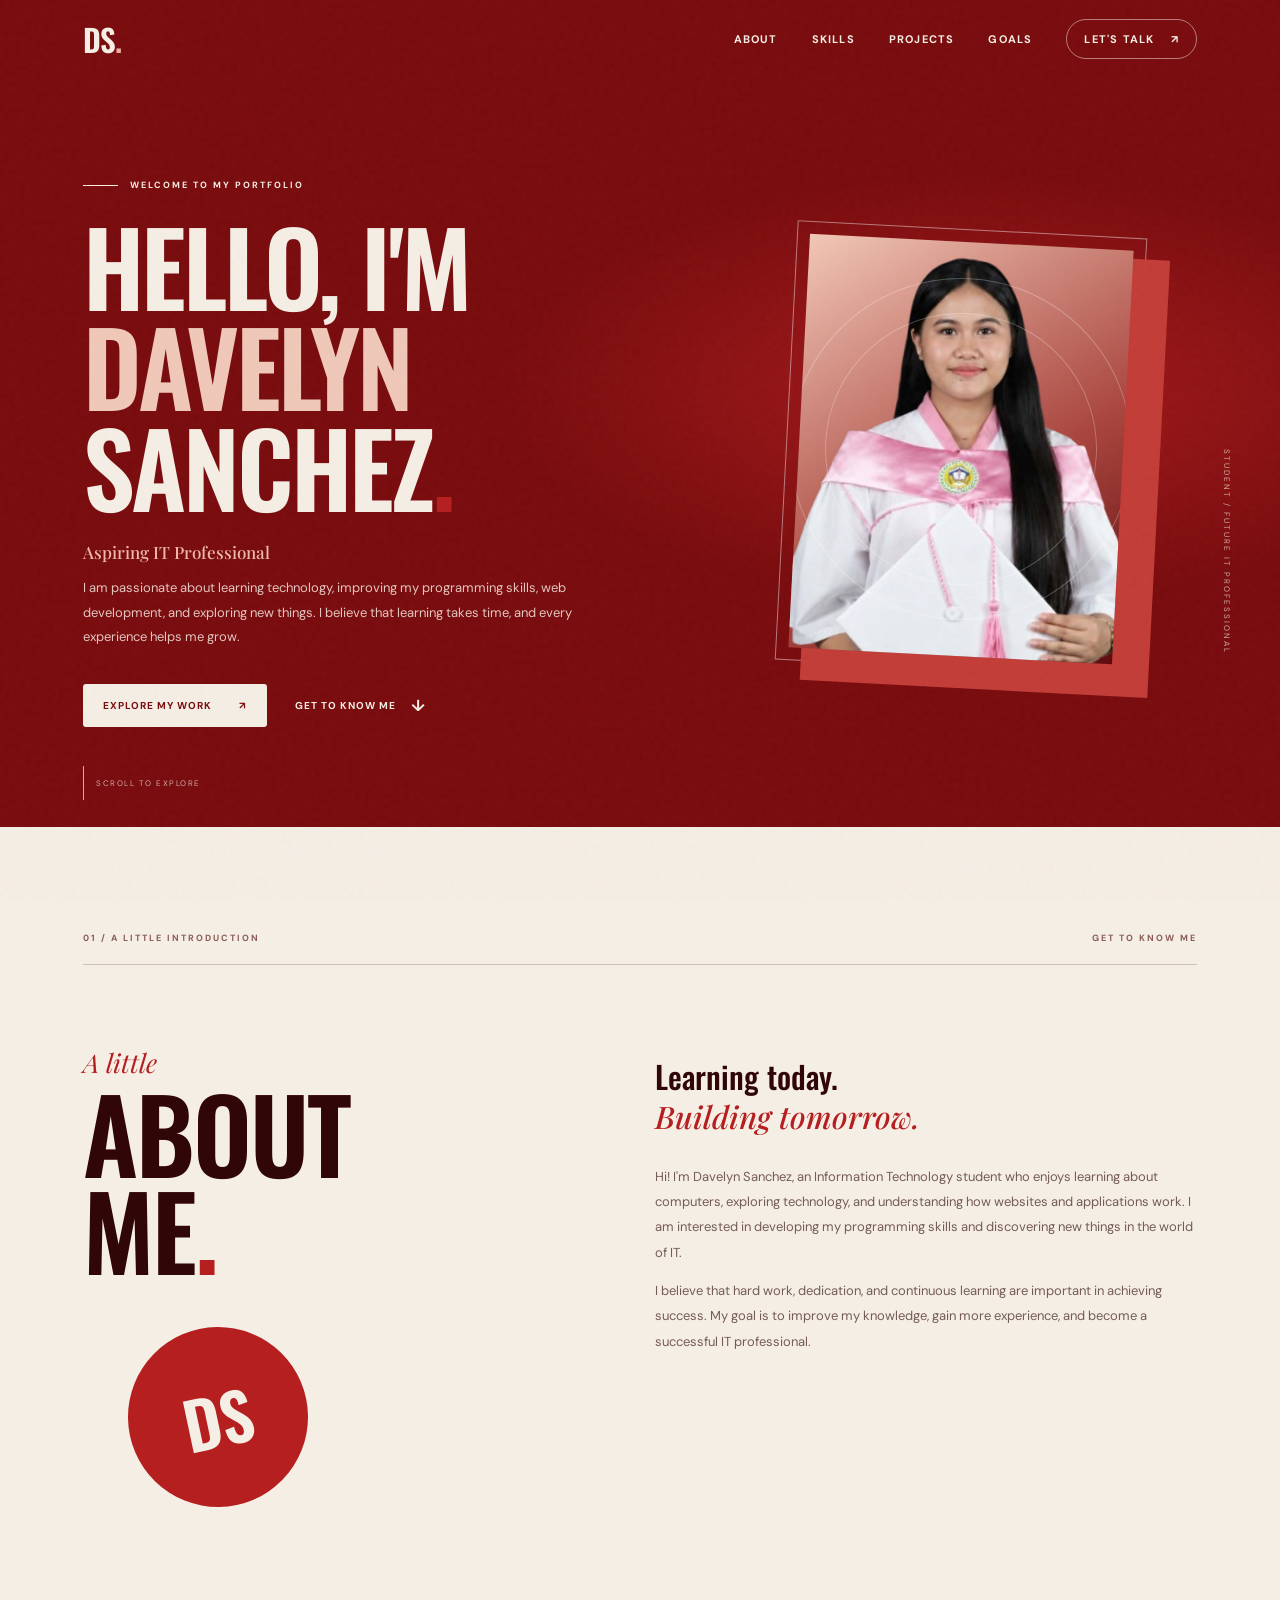
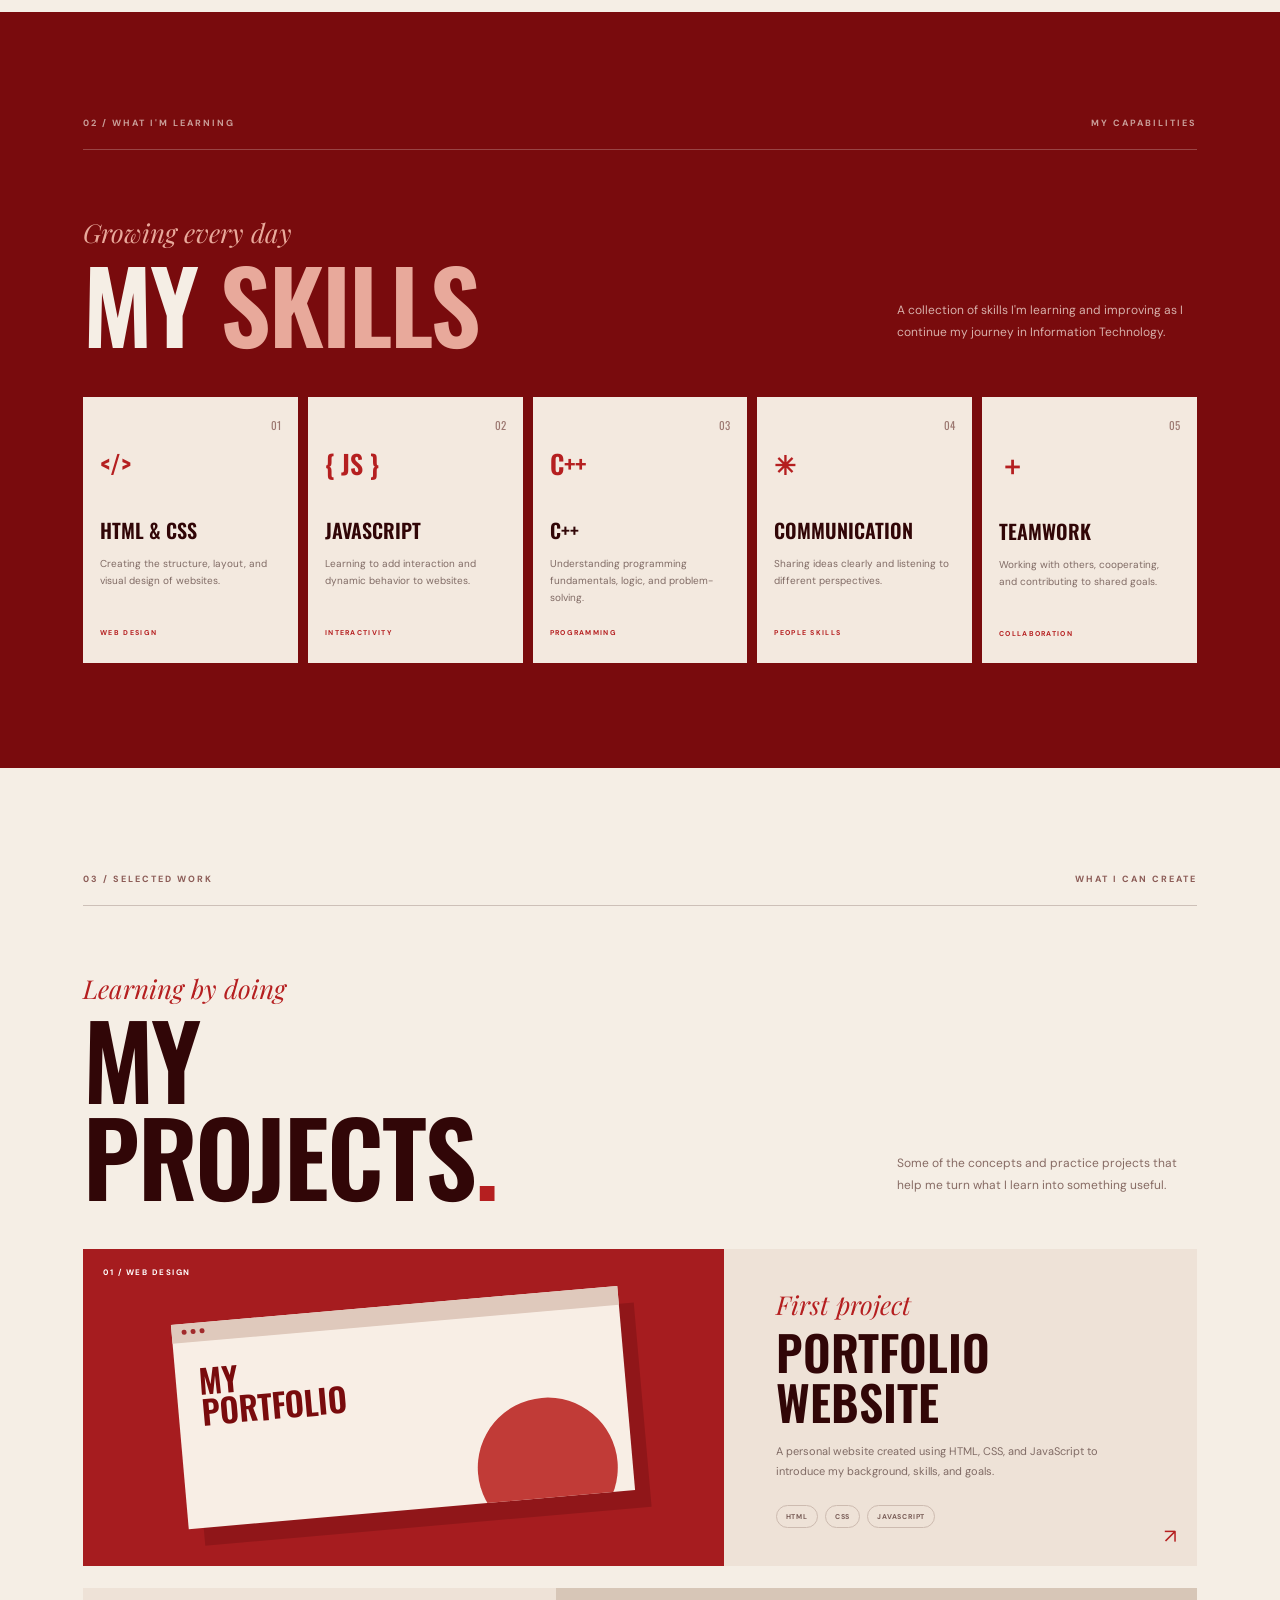
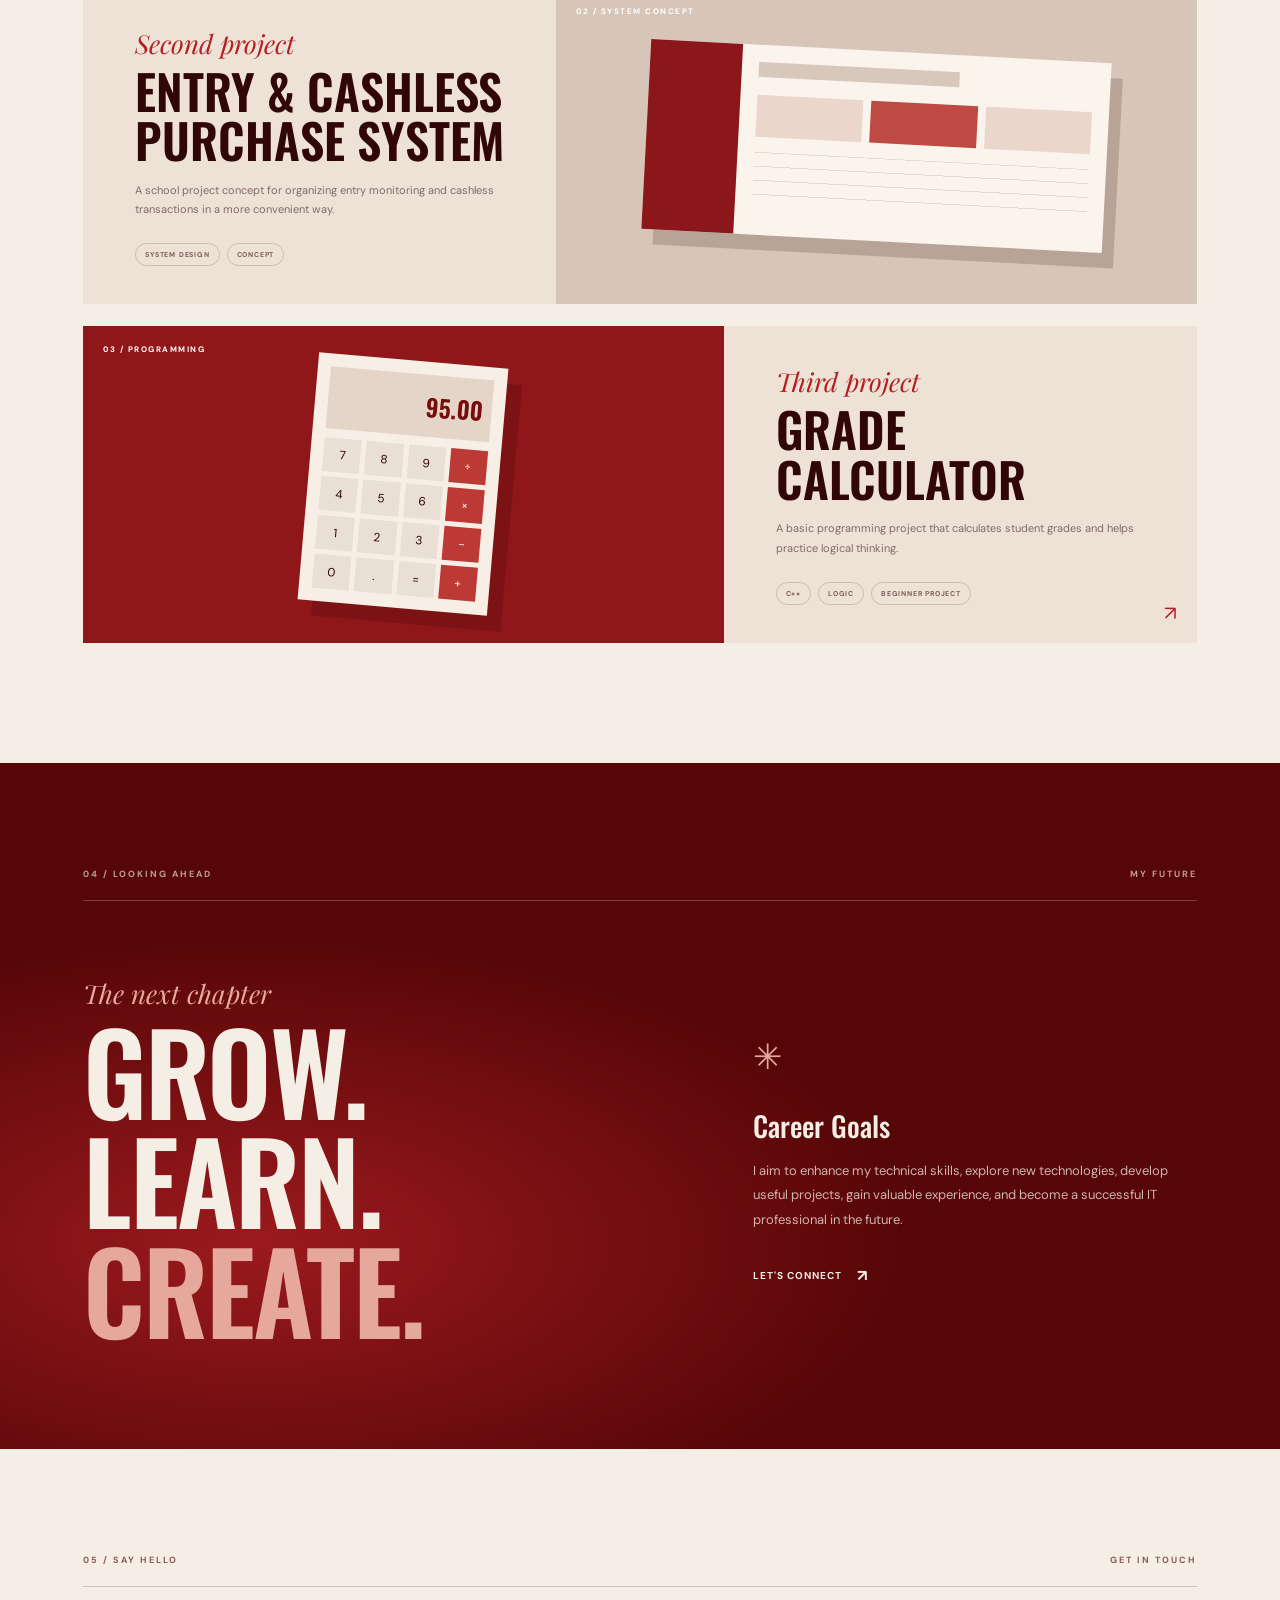
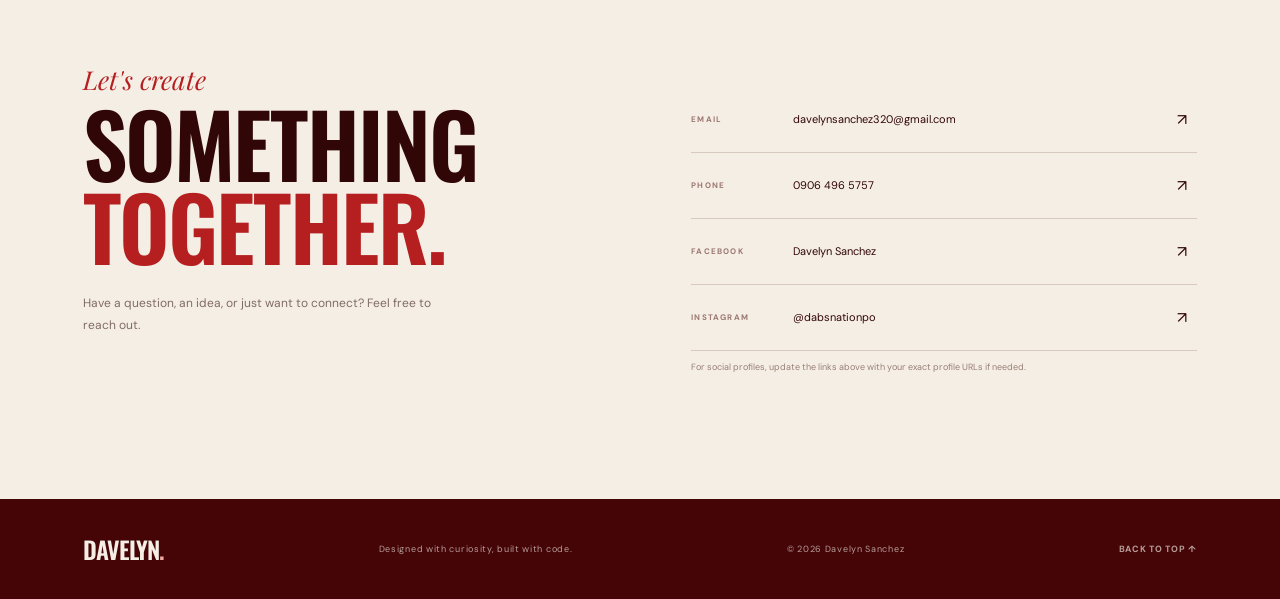
==== index (3).html @ fb13f4ad "Add files via upload" ====
<!DOCTYPE html>
<html lang="en">
<head>
    <meta charset="UTF-8">
    <meta name="viewport" content="width=device-width, initial-scale=1.0">
    <meta name="description" content="Davelyn Sanchez — aspiring IT professional and student portfolio.">
    <title>Davelyn Sanchez | Portfolio</title>
    <link rel="preconnect" href="https://fonts.googleapis.com">
    <link rel="preconnect" href="https://fonts.gstatic.com" crossorigin>
    <link href="https://fonts.googleapis.com/css2?family=DM+Sans:wght@400;500;600;700&family=Oswald:wght@400;500;600;700&family=Playfair+Display:ital,wght@1,500;1,600&display=swap" rel="stylesheet">
    <link rel="stylesheet" href="style.css">
    <script src="script.js" defer></script>
</head>
<body>
    <div class="page-noise" aria-hidden="true"></div>

    <header class="site-header">
        <a class="brand" href="#home" aria-label="Davelyn Sanchez home">DS<span>.</span></a>
        <button class="menu-toggle" aria-label="Open navigation" aria-expanded="false">
            <span></span><span></span>
        </button>
        <nav class="nav-links" aria-label="Main navigation">
            <a href="#about">About</a>
            <a href="#skills">Skills</a>
            <a href="#projects">Projects</a>
            <a href="#goals">Goals</a>
            <a class="nav-contact" href="#contact">Let's Talk <span>↗</span></a>
        </nav>
    </header>

    <main>
        <section class="hero section-shell" id="home">
            <div class="hero-copy reveal">
                <p class="eyebrow light-eyebrow"><span class="eyebrow-line"></span> Welcome to my portfolio</p>
                <h1>Hello, I'm<br><span>Davelyn</span> Sanchez<span class="period">.</span></h1>
                <p class="hero-role">Aspiring IT Professional</p>
                <p class="hero-description">I am passionate about learning technology, improving my programming skills, web development, and exploring new things. I believe that learning takes time, and every experience helps me grow.</p>
                <div class="hero-actions">
                    <a class="button button-cream" href="#projects">Explore my work <span>↗</span></a>
                    <a class="text-link light-link" href="#about">Get to know me <span>↓</span></a>
                </div>
            </div>

            <div class="hero-art reveal">
                <div class="portrait-frame">
                    <div class="portrait-glow"></div>
                <div class="portrait-placeholder">
                    <img src="./pic.png"
                    alt="Portrait of Davelyn Sanchez"
                    class="profile-photo">
                </div>
                </div>
                <span class="hero-side-note">STUDENT / FUTURE IT PROFESSIONAL</span>

            </div>
            <a class="scroll-cue" href="#about"><span></span> Scroll to explore</a>
        </section>

        <section class="about section-shell section-light" id="about">
            <div class="section-topline reveal"><span>01 / A LITTLE INTRODUCTION</span><span>GET TO KNOW ME</span></div>
            <div class="about-grid">
                <div class="about-heading reveal">
                    <p class="script-label">A little</p>
                    <h2>ABOUT<br>ME<span>.</span></h2>
                    <div class="about-shape">DS</div>
                </div>
                <div class="about-copy reveal">
                    <p class="large-copy">Learning today.<br><em>Building tomorrow.</em></p>
                    <p>Hi! I'm Davelyn Sanchez, an Information Technology student who enjoys learning about computers, exploring technology, and understanding how websites and applications work. I am interested in developing my programming skills and discovering new things in the world of IT.</p>
                    <p>I believe that hard work, dedication, and continuous learning are important in achieving success. My goal is to improve my knowledge, gain more experience, and become a successful IT professional.</p>
                </div>
            </div>
        </section>

        <section class="skills section-shell" id="skills">
            <div class="section-topline light-topline reveal"><span>02 / WHAT I'M LEARNING</span><span>MY CAPABILITIES</span></div>
            <div class="section-heading-row reveal">
                <div><p class="script-label light-script">Growing every day</p><h2>MY <span>SKILLS</span></h2></div>
                <p class="heading-note">A collection of skills I'm learning and improving as I continue my journey in Information Technology.</p>
            </div>
            <div class="skills-grid">
                <article class="skill-card reveal"><span class="skill-index">01</span><span class="skill-symbol">&lt;/&gt;</span><h3>HTML & CSS</h3><p>Creating the structure, layout, and visual design of websites.</p><span class="skill-tag">WEB DESIGN</span></article>
                <article class="skill-card reveal"><span class="skill-index">02</span><span class="skill-symbol">{ JS }</span><h3>JavaScript</h3><p>Learning to add interaction and dynamic behavior to websites.</p><span class="skill-tag">INTERACTIVITY</span></article>
                <article class="skill-card reveal"><span class="skill-index">03</span><span class="skill-symbol">C++</span><h3>C++</h3><p>Understanding programming fundamentals, logic, and problem-solving.</p><span class="skill-tag">PROGRAMMING</span></article>
                <article class="skill-card reveal"><span class="skill-index">04</span><span class="skill-symbol">✳</span><h3>Communication</h3><p>Sharing ideas clearly and listening to different perspectives.</p><span class="skill-tag">PEOPLE SKILLS</span></article>
                <article class="skill-card reveal"><span class="skill-index">05</span><span class="skill-symbol">＋</span><h3>Teamwork</h3><p>Working with others, cooperating, and contributing to shared goals.</p><span class="skill-tag">COLLABORATION</span></article>
            </div>
        </section>

        <section class="projects section-shell section-light" id="projects">
            <div class="section-topline reveal"><span>03 / SELECTED WORK</span><span>WHAT I CAN CREATE</span></div>
            <div class="section-heading-row reveal">
                <div><p class="script-label">Learning by doing</p><h2>MY<br>PROJECTS<span>.</span></h2></div>
                <p class="heading-note">Some of the concepts and practice projects that help me turn what I learn into something useful.</p>
            </div>
            <div class="project-list">
                <article class="project-card reveal">
                    <div class="project-visual visual-one"><span class="visual-label">01 / WEB DESIGN</span><div class="browser-mock"><div class="browser-bar"><i></i><i></i><i></i></div><div class="browser-content"><span>MY<br>PORTFOLIO</span><div class="browser-circle"></div></div></div></div>
                    <div class="project-info"><p class="script-label">First project</p><h3>Portfolio<br>Website</h3><p>A personal website created using HTML, CSS, and JavaScript to introduce my background, skills, and goals.</p><div class="project-tags"><span>HTML</span><span>CSS</span><span>JAVASCRIPT</span></div></div>
                    <span class="project-arrow">↗</span>
                </article>
                <article class="project-card reverse reveal">
                    <div class="project-visual visual-two"><span class="visual-label">02 / SYSTEM CONCEPT</span><div class="system-mock"><div class="system-sidebar"></div><div class="system-main"><div class="system-top"></div><div class="system-boxes"><i></i><i></i><i></i></div><div class="system-table"></div></div></div></div>
                    <div class="project-info"><p class="script-label">Second project</p><h3>Entry & Cashless<br>Purchase System</h3><p>A school project concept for organizing entry monitoring and cashless transactions in a more convenient way.</p><div class="project-tags"><span>SYSTEM DESIGN</span><span>CONCEPT</span></div></div>
                    <span class="project-arrow">↗</span>
                </article>
                <article class="project-card reveal">
                    <div class="project-visual visual-three"><span class="visual-label">03 / PROGRAMMING</span><div class="calculator"><div class="calc-screen">95.00</div><div class="calc-grid"><i>7</i><i>8</i><i>9</i><i>÷</i><i>4</i><i>5</i><i>6</i><i>×</i><i>1</i><i>2</i><i>3</i><i>−</i><i>0</i><i>.</i><i>=</i><i>+</i></div></div></div>
                    <div class="project-info"><p class="script-label">Third project</p><h3>Grade<br>Calculator</h3><p>A basic programming project that calculates student grades and helps practice logical thinking.</p><div class="project-tags"><span>C++</span><span>LOGIC</span><span>BEGINNER PROJECT</span></div></div>
                    <span class="project-arrow">↗</span>
                </article>
            </div>
            
        </section>

        <section class="goals section-shell" id="goals">
            <div class="section-topline light-topline reveal"><span>04 / LOOKING AHEAD</span><span>MY FUTURE</span></div>
            <div class="goals-grid">
                <div class="goals-title reveal"><p class="script-label light-script">The next chapter</p><h2>GROW.<br>LEARN.<br><span>CREATE.</span></h2></div>
                <div class="goals-copy reveal"><span class="goal-star">✳</span><h3>Career Goals</h3><p>I aim to enhance my technical skills, explore new technologies, develop useful projects, gain valuable experience, and become a successful IT professional in the future.</p><a href="#contact" class="text-link light-link">Let's connect <span>↗</span></a></div>
            </div>
        </section>

        <section class="contact section-shell section-light" id="contact">
            <div class="section-topline reveal"><span>05 / SAY HELLO</span><span>GET IN TOUCH</span></div>
            <div class="contact-grid">
                <div class="contact-heading reveal"><p class="script-label">Let's create</p><h2>SOMETHING<br><span>TOGETHER.</span></h2><p>Have a question, an idea, or just want to connect? Feel free to reach out.</p></div>
                <div class="contact-details reveal">
                    <a href="mailto:davelynsanchez320@gmail.com" class="contact-row"><span class="contact-label">EMAIL</span><span>davelynsanchez320@gmail.com</span><b>↗</b></a>
                    <a href="tel:09064956757" class="contact-row"><span class="contact-label">PHONE</span><span>0906 496 5757</span><b>↗</b></a>
                    <a href="https://www.facebook.com/" target="_blank" rel="noopener noreferrer" class="contact-row"><span class="contact-label">FACEBOOK</span><span>Davelyn Sanchez</span><b>↗</b></a>
                    <a href="https://www.instagram.com/dabsnationpo/" target="_blank" rel="noopener noreferrer" class="contact-row"><span class="contact-label">INSTAGRAM</span><span>@dabsnationpo</span><b>↗</b></a>
                    <p class="contact-note">For social profiles, update the links above with your exact profile URLs if needed.</p>
                </div>
            </div>
        </section>
    </main>

    <footer class="site-footer">
        <a class="footer-brand" href="#home">DAVELYN<span>.</span></a>
        <p>Designed with curiosity, built with code.</p>
        <span>© <span id="year"></span> Davelyn Sanchez</span>
        <a href="#home" class="back-top">BACK TO TOP ↑</a>
    </footer>
</body>
</html>
---- style.css ----
:root {
    --red: #790b0d;
    --red-dark: #570608;
    --red-bright: #b51f20;
    --cream: #f5eee5;
    --cream-deep: #e9ded2;
    --ink: #310607;
    --muted: #8d6d67;
    --display: "Oswald", sans-serif;
    --body: "DM Sans", sans-serif;
    --script: "Playfair Display", serif;
}
* { box-sizing: border-box; }
html { scroll-behavior: smooth; scroll-padding-top: 85px; }
body { margin: 0; background: var(--red-dark); color: var(--cream); font-family: var(--body); }
a { color: inherit; text-decoration: none; }
button { font: inherit; }
::selection { background: var(--cream); color: var(--red); }
.page-noise { position: fixed; inset: 0; z-index: 10; pointer-events: none; opacity: .12; background-image: url("data:image/svg+xml,%3Csvg viewBox='0 0 180 180' xmlns='http://www.w3.org/2000/svg'%3E%3Cfilter id='n'%3E%3CfeTurbulence type='fractalNoise' baseFrequency='.9' numOctaves='3' stitchTiles='stitch'/%3E%3C/filter%3E%3Crect width='100%25' height='100%25' filter='url(%23n)' opacity='.28'/%3E%3C/svg%3E"); }
.section-shell { padding: 105px max(6.5vw, 24px); position: relative; }
.section-light { background: var(--cream); color: var(--ink); }
.site-header { height: 78px; padding: 0 6.5vw; display: flex; justify-content: space-between; align-items: center; position: absolute; inset: 0 0 auto; z-index: 20; }
.brand, .footer-brand { font: 600 31px var(--display); letter-spacing: -1px; }
.brand span, .footer-brand span { color: #efaaa0; }
.nav-links { display: flex; align-items: center; gap: 34px; font-size: 11px; font-weight: 700; text-transform: uppercase; letter-spacing: 1.2px; }
.nav-links a { transition: color .25s ease; }
.nav-links a:hover { color: #efaaa0; }
.nav-contact { border: 1px solid rgba(245,238,229,.5); padding: 12px 17px; border-radius: 30px; }
.nav-contact span { margin-left: 12px; }
.menu-toggle { display: none; }
.hero { min-height: 760px; padding-top: 170px; padding-bottom: 100px; display: grid; grid-template-columns: 1.1fr .9fr; align-items: center; gap: 5vw; overflow: hidden; background: radial-gradient(ellipse at 77% 47%, #a51a1c 0, transparent 34%), var(--red); }
.eyebrow, .section-topline { font-size: 9px; font-weight: 700; letter-spacing: 2px; text-transform: uppercase; }
.eyebrow { display: flex; align-items: center; gap: 12px; }
.eyebrow-line { width: 35px; height: 1px; background: currentColor; }
.hero h1 { margin: 24px 0 12px; font: 600 clamp(64px, 8vw, 118px)/.98 var(--display); letter-spacing: -3px; text-transform: uppercase; }
.hero h1 > span:first-of-type { color: #f0c8b9; }
.period, .about h2 span, .projects h2 span { color: var(--red-bright); }
.hero-role { margin: 25px 0 13px; color: #f1b9aa; font: 500 17px var(--script); }
.hero-description { max-width: 490px; color: rgba(255,245,237,.8); font-size: 13px; line-height: 1.9; }
.hero-actions { display: flex; align-items: center; gap: 28px; margin-top: 34px; }
.button { display: inline-flex; align-items: center; gap: 27px; padding: 15px 20px; border-radius: 3px; font-size: 10px; font-weight: 700; text-transform: uppercase; letter-spacing: 1px; transition: transform .25s, background .25s; }
.button:hover { transform: translateY(-4px); }
.button-cream { color: var(--red); background: var(--cream); }
.text-link { display: inline-flex; align-items: center; gap: 15px; font-size: 10px; font-weight: 700; text-transform: uppercase; letter-spacing: 1px; }
.text-link span { font-size: 16px; transition: transform .25s; }
.text-link:hover span { transform: translate(4px, -3px); }
.light-link { color: var(--cream); }
.hero-art { min-height: 470px; position: relative; display: grid; place-items: center; }
.portrait-frame { width: min(350px, 80%); height: 440px; position: relative; z-index: 1; border: 1px solid rgba(255,255,255,.45); padding: 12px; transform: rotate(3deg); }
.portrait-glow { position: absolute; inset: 20px -25px -20px 25px; background: #c33c37; }
.portrait-placeholder { height: 100%; position: relative; display: flex; flex-direction: column; align-items: center; justify-content: center; overflow: hidden; background: linear-gradient(145deg, #f2c7b6, #a9443d 60%, #5e0a0c); color: var(--cream); }
.portrait-placeholder::before, .portrait-placeholder::after { content: ""; position: absolute; border: 1px solid rgba(255,255,255,.25); border-radius: 50%; width: 270px; height: 270px; }
.portrait-placeholder::after { width: 340px; height: 340px; }
.portrait-initials { z-index: 1; font: 600 100px var(--display); letter-spacing: -8px; }
.portrait-caption { z-index: 1; font-size: 8px; letter-spacing: 2px; }
.hero-stamp { position: absolute; z-index: 2; top: 12px; left: 0; padding: 14px; border: 1px solid rgba(255,255,255,.6); border-radius: 50%; width: 94px; height: 94px; display: grid; place-items: center; text-align: center; font-size: 8px; line-height: 1.7; letter-spacing: 1px; transform: rotate(-12deg); }
.hero-side-note { position: absolute; right: -35px; top: 50%; writing-mode: vertical-rl; font-size: 8px; letter-spacing: 2px; opacity: .7; }
.hero-number { position: absolute; bottom: 0; right: 15px; font: 12px var(--display); letter-spacing: 2px; }
.scroll-cue { position: absolute; bottom: 27px; left: 6.5vw; display: flex; align-items: center; gap: 12px; font-size: 8px; letter-spacing: 1.5px; text-transform: uppercase; opacity: .7; }
.scroll-cue span { height: 34px; width: 1px; background: var(--cream); animation: scrollLine 1.5s ease-in-out infinite; transform-origin: top; }
.section-topline { display: flex; justify-content: space-between; padding-bottom: 20px; border-bottom: 1px solid rgba(49,6,7,.2); color: #8b5b56; }
.light-topline { color: rgba(245,238,229,.65); border-color: rgba(245,238,229,.25); }
.about-grid { display: grid; grid-template-columns: .9fr 1.1fr; gap: 10vw; padding-top: 80px; }
.script-label { margin: 0 0 4px; color: var(--red-bright); font: italic 26px var(--script); }
.about h2, .section-heading-row h2, .contact h2 { margin: 0; font: 600 clamp(60px, 8vw, 105px)/.95 var(--display); letter-spacing: -2px; }
.about-heading { position: relative; }
.about-shape { width: 180px; height: 180px; margin: 48px 0 0 45px; display: grid; place-items: center; border-radius: 50%; background: var(--red-bright); color: var(--cream); font: 600 65px var(--display); transform: rotate(-12deg); }
.about-copy { max-width: 560px; padding-top: 12px; }
.large-copy { margin: 0 0 28px; font: 500 31px/1.25 var(--display); }
.large-copy em { color: var(--red-bright); font-family: var(--script); }
.about-copy > p:not(.large-copy) { color: #755c56; font-size: 13px; line-height: 1.95; }
.about-signature { margin-top: 35px; font: italic 27px var(--script); color: var(--red-bright); }
.about-signature span { margin-left: 10px; font: 18px var(--body); }
.skills { background: var(--red); }
.section-heading-row { display: flex; justify-content: space-between; align-items: end; gap: 40px; padding: 65px 0 45px; }
.light-script { color: #e8a99b; }
.skills h2, .goals h2 { margin: 0; font: 600 clamp(58px, 8vw, 100px)/.98 var(--display); letter-spacing: -2px; }
.skills h2 span { color: #e8a99b; }
.heading-note { max-width: 300px; margin: 0 0 8px; color: #876b64; font-size: 12px; line-height: 1.8; }
.skills .heading-note { color: rgba(255,245,237,.7); }
.skills-grid { display: grid; grid-template-columns: repeat(5, 1fr); gap: 10px; }
.skill-card { min-height: 250px; padding: 22px 17px; position: relative; background: #f3e9df; color: var(--ink); transition: transform .3s, background .3s; }
.skill-card:hover { transform: translateY(-8px); background: #fff8ef; }
.skill-index { position: absolute; top: 20px; right: 17px; font: 11px var(--display); color: #9b7770; }
.skill-symbol { display: block; margin: 25px 0 32px; color: var(--red-bright); font: 600 26px var(--display); }
.skill-card h3 { margin: 0 0 10px; font: 600 20px var(--display); text-transform: uppercase; }
.skill-card p { min-height: 55px; margin: 0; color: #806b65; font-size: 10px; line-height: 1.7; }
.skill-tag { display: inline-block; margin-top: 18px; color: var(--red-bright); font-size: 7px; font-weight: 700; letter-spacing: 1.3px; }
.projects { padding-bottom: 120px; }
.projects .section-heading-row { align-items: end; }
.project-list { display: grid; gap: 22px; }
.project-card { min-height: 300px; display: grid; grid-template-columns: 1.15fr .85fr; position: relative; background: #eee2d7; }
.project-card.reverse { grid-template-columns: .85fr 1.15fr; }
.project-card.reverse .project-visual { order: 2; }
.project-visual { min-height: 300px; position: relative; overflow: hidden; display: grid; place-items: center; background: #a61c1f; }
.visual-two { background: #d7c6b7; }
.visual-three { background: #8f171a; }
.visual-label { position: absolute; top: 18px; left: 20px; z-index: 2; color: white; font-size: 8px; font-weight: 700; letter-spacing: 1.5px; }
.browser-mock { width: 70%; height: 205px; background: #f8eee5; box-shadow: 15px 18px 0 rgba(56,0,0,.2); transform: rotate(-5deg); }
.browser-bar { height: 19px; padding: 6px 10px; display: flex; gap: 4px; background: #dfc9bc; }
.browser-bar i { width: 5px; height: 5px; border-radius: 50%; background: #a12a2b; }
.browser-content { height: calc(100% - 19px); padding: 23px; position: relative; overflow: hidden; color: var(--red); font: 600 33px/.95 var(--display); }
.browser-circle { position: absolute; width: 140px; height: 140px; border-radius: 50%; right: 15px; bottom: -40px; background: #c13b37; }
.system-mock { display: flex; width: 72%; height: 190px; background: #faf4ed; box-shadow: 12px 15px 0 rgba(45,15,10,.18); transform: rotate(3deg); }
.system-sidebar { width: 20%; background: #8b171a; }
.system-main { flex: 1; padding: 17px; }
.system-top { height: 15px; width: 60%; background: #d8c8bc; margin-bottom: 18px; }
.system-boxes { display: flex; gap: 8px; }
.system-boxes i { flex: 1; height: 42px; background: #ead6ca; }
.system-boxes i:nth-child(2) { background: #bd4a43; }
.system-table { margin-top: 15px; height: 55px; background: repeating-linear-gradient(to bottom, #e6d9cf 0 1px, transparent 1px 14px); }
.calculator { width: 190px; padding: 13px; background: #f7eee6; box-shadow: 15px 15px 0 rgba(50,0,0,.2); transform: rotate(5deg); }
.calc-screen { padding: 13px 9px; margin-bottom: 9px; background: #e4d5c8; color: var(--red); text-align: right; font: 600 24px var(--display); }
.calc-grid { display: grid; grid-template-columns: repeat(4, 1fr); gap: 5px; }
.calc-grid i { padding: 9px 0; background: #eadfd5; color: var(--ink); text-align: center; font: normal 12px var(--body); }
.calc-grid i:nth-child(4n) { background: #bd3935; color: white; }
.project-info { align-self: center; padding: 38px 11%; }
.project-info h3 { margin: 5px 0 16px; font: 600 clamp(32px, 4vw, 48px)/1.03 var(--display); text-transform: uppercase; }
.project-info > p:not(.script-label) { max-width: 390px; color: #806b65; font-size: 11px; line-height: 1.8; }
.project-tags { display: flex; flex-wrap: wrap; gap: 7px; margin-top: 23px; }
.project-tags span { padding: 6px 9px; border: 1px solid #cdbbb0; border-radius: 20px; color: #795d57; font-size: 7px; font-weight: 700; letter-spacing: .8px; }
.project-arrow { position: absolute; right: 20px; bottom: 17px; color: var(--red-bright); font-size: 20px; }
.project-disclaimer { margin: 20px 0 0; color: #927c75; font-size: 10px; line-height: 1.7; }
.goals { background: radial-gradient(ellipse at 20% 70%, #9b1a1d, transparent 45%), var(--red-dark); }
.goals-grid { display: grid; grid-template-columns: 1.1fr .9fr; gap: 10vw; padding-top: 75px; align-items: center; }
.goals h2 { font-size: clamp(65px, 9vw, 112px); }
.goals h2 span { color: #e6a89a; }
.goals-copy { max-width: 420px; }
.goal-star { color: #e6a89a; font-size: 35px; }
.goals-copy h3 { margin: 25px 0 12px; font: 500 28px var(--display); }
.goals-copy p { margin-bottom: 30px; color: rgba(255,245,237,.72); font-size: 13px; line-height: 1.9; }
.contact { padding-bottom: 115px; }
.contact-grid { display: grid; grid-template-columns: 1fr 1fr; gap: 8vw; padding-top: 75px; }
.contact h2 { font-size: clamp(55px, 7vw, 88px); }
.contact h2 span { color: var(--red-bright); }
.contact-heading > p:not(.script-label) { max-width: 370px; color: #806b65; font-size: 12px; line-height: 1.8; margin-top: 25px; }
.contact-details { padding-top: 25px; }
.contact-row { display: grid; grid-template-columns: 90px 1fr 20px; gap: 12px; align-items: center; padding: 22px 0; border-bottom: 1px solid #d8c9be; font-size: 11px; transition: color .2s; }
.contact-row:hover { color: var(--red-bright); }
.contact-label { color: #9a7770; font-size: 8px; font-weight: 700; letter-spacing: 1.2px; }
.contact-row b { font-size: 16px; font-weight: 400; }
.contact-note { color: #987f77; font-size: 9px; line-height: 1.7; }
.site-footer { min-height: 100px; padding: 25px 6.5vw; display: flex; justify-content: space-between; align-items: center; gap: 20px; background: #450507; color: var(--cream); }
.footer-brand { font-size: 24px; }
.site-footer p, .site-footer > span, .back-top { color: rgba(245,238,229,.65); font-size: 9px; letter-spacing: .7px; }
.back-top { font-weight: 700; }
.reveal { opacity: 0; transform: translateY(28px); transition: opacity .75s ease, transform .75s cubic-bezier(.2,.7,.2,1); }
.reveal.is-visible { opacity: 1; transform: translateY(0); }
@keyframes scrollLine { 0%,100% { transform: scaleY(.55); opacity: .45; } 50% { transform: scaleY(1); opacity: 1; } }

@media (max-width: 950px) {
    .section-shell { padding-left: 5vw; padding-right: 5vw; }
    .site-header { padding: 0 5vw; }
    .hero { gap: 2vw; }
    .hero h1 { font-size: clamp(60px, 9vw, 90px); }
    .skills-grid { grid-template-columns: repeat(3, 1fr); }
    .skill-card { min-height: 225px; }
    .hero-side-note { right: -15px; }
}
@media (max-width: 680px) {
    html { scroll-padding-top: 70px; }
    .section-shell { padding: 75px 23px; }
    .site-header { height: 68px; padding: 0 23px; }
    .menu-toggle { display: flex; flex-direction: column; gap: 6px; padding: 10px; border: 1px solid rgba(255,255,255,.4); background: transparent; cursor: pointer; }
    .menu-toggle span { width: 20px; height: 1px; background: var(--cream); transition: transform .25s; }
    .menu-toggle[aria-expanded="true"] span:first-child { transform: translateY(3.5px) rotate(45deg); }
    .menu-toggle[aria-expanded="true"] span:last-child { transform: translateY(-3.5px) rotate(-45deg); }
    .nav-links { position: absolute; top: 68px; left: 0; right: 0; padding: 22px 23px 28px; display: flex; flex-direction: column; align-items: stretch; gap: 0; background: var(--red-dark); opacity: 0; visibility: hidden; transform: translateY(-10px); transition: .25s ease; }
    .nav-links.open { opacity: 1; visibility: visible; transform: translateY(0); }
    .nav-links a { padding: 14px 0; border-bottom: 1px solid rgba(255,255,255,.12); }
    .nav-links .nav-contact { margin-top: 12px; padding: 13px 15px; text-align: center; border: 1px solid rgba(255,255,255,.4); }
    .hero { min-height: auto; padding-top: 125px; padding-bottom: 85px; grid-template-columns: 1fr; gap: 35px; }
    .hero h1 { font-size: clamp(58px, 15vw, 90px); letter-spacing: -2px; }
    .hero-description { max-width: 100%; }
    .hero-art { min-height: 360px; }
    .portrait-frame { width: min(270px, 75%); height: 340px; }
    .hero-stamp { left: 4%; top: 0; }
    .hero-side-note { right: 2%; }
    .scroll-cue { left: 23px; bottom: 22px; }
    .section-topline { font-size: 7px; letter-spacing: 1.2px; }
    .about-grid, .goals-grid, .contact-grid { grid-template-columns: 1fr; gap: 35px; padding-top: 50px; }
    .about-shape { width: 125px; height: 125px; font-size: 48px; margin: 30px 0 0 25px; }
    .about-copy { padding-top: 0; }
    .section-heading-row { display: block; padding: 50px 0 30px; }
    .heading-note { margin-top: 22px; }
    .skills-grid { grid-template-columns: repeat(2, 1fr); gap: 8px; }
    .skill-card { min-height: 220px; padding: 17px 13px; }
    .skill-symbol { margin: 20px 0 25px; }
    .project-card, .project-card.reverse { grid-template-columns: 1fr; }
    .project-card.reverse .project-visual { order: 0; }
    .project-visual { min-height: 230px; }
    .project-info { padding: 30px 25px 42px; }
    .project-info h3 { font-size: 38px; }
    .goals-grid { gap: 25px; }
    .contact-grid { gap: 15px; }
    .contact-row { grid-template-columns: 72px minmax(0,1fr) 16px; font-size: 10px; overflow-wrap: anywhere; }
    .site-footer { padding: 28px 23px; flex-wrap: wrap; }
    .site-footer p { order: 3; width: 100%; margin: 0; }
}
@media (max-width: 380px) {
    .hero-actions { align-items: flex-start; flex-direction: column; gap: 18px; }
    .skills-grid { grid-template-columns: 1fr; }
    .skill-card { min-height: 190px; }
    .contact-row { grid-template-columns: 1fr 20px; }
    .contact-label { grid-column: 1 / -1; }
}
@media (prefers-reduced-motion: reduce) {
    *, *::before, *::after { scroll-behavior: auto !important; animation-duration: .01ms !important; animation-iteration-count: 1 !important; transition-duration: .01ms !important; }
    .reveal { opacity: 1; transform: none; }
}
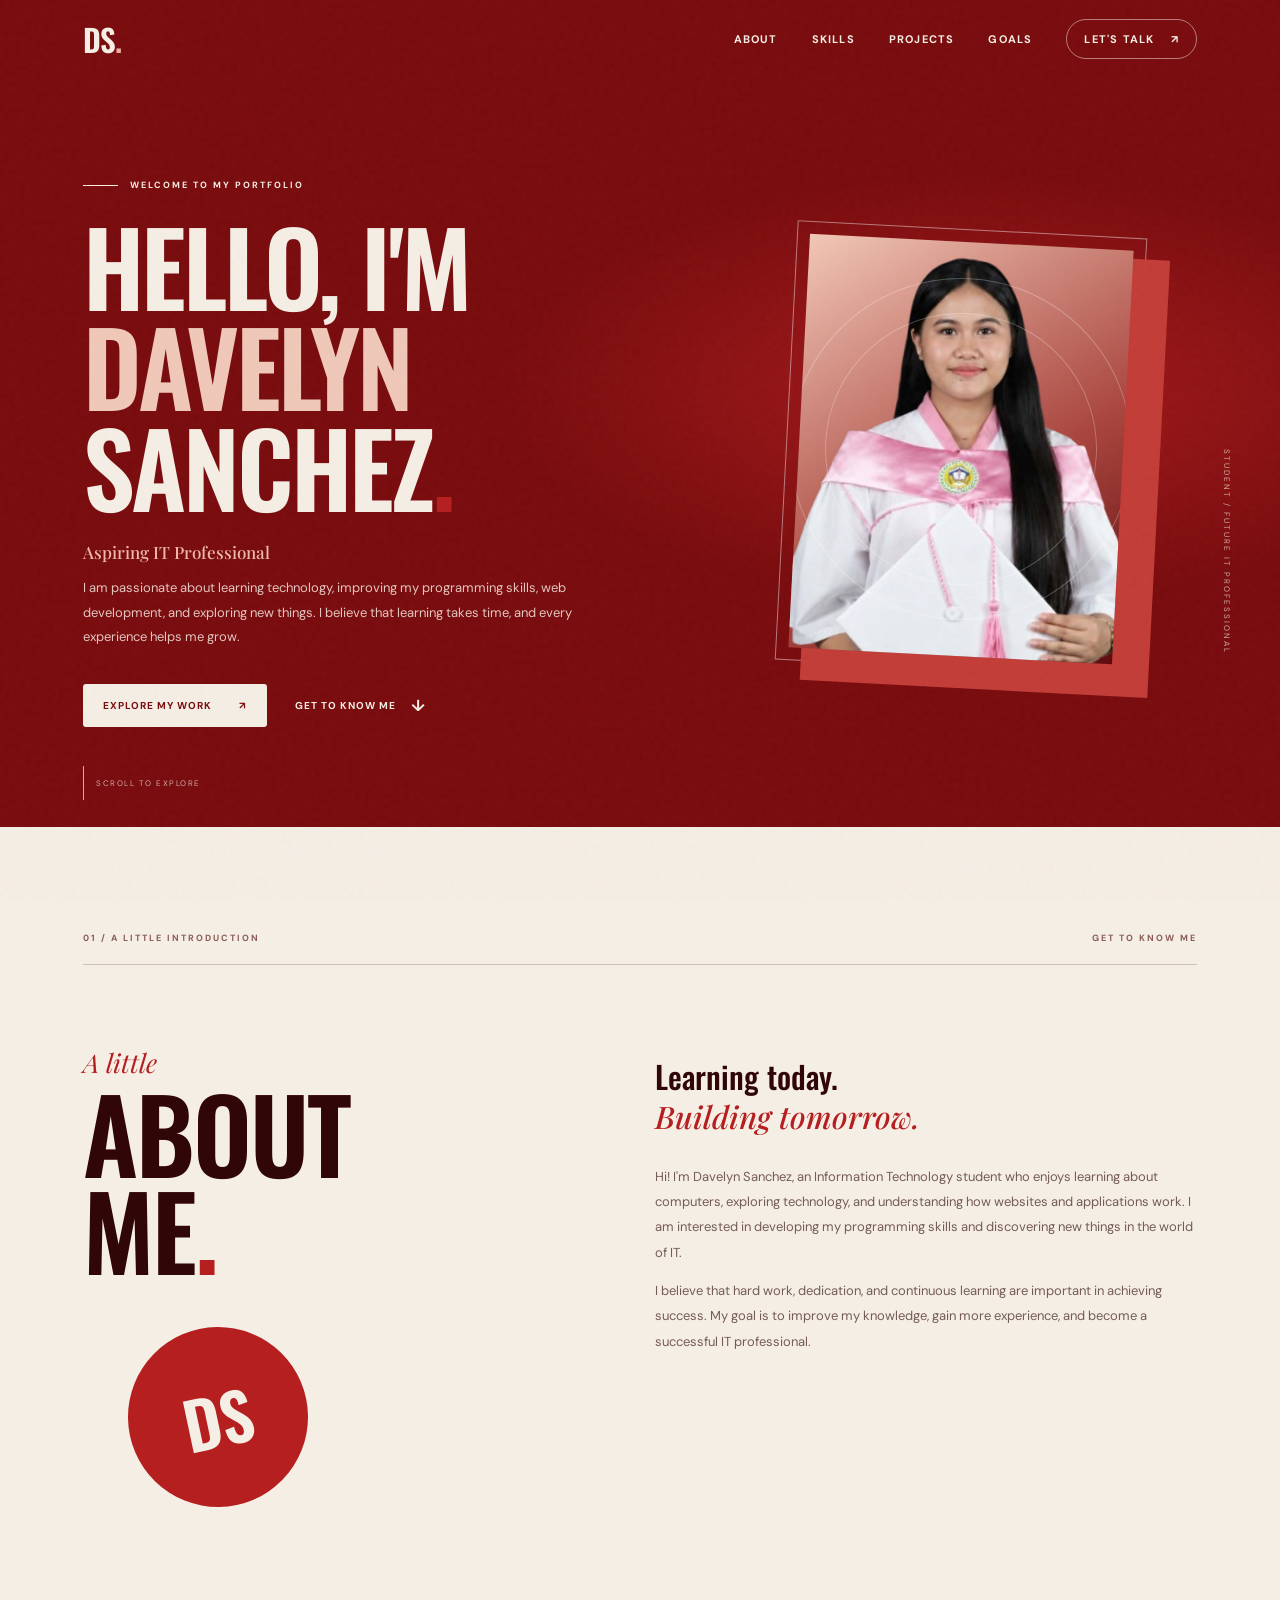
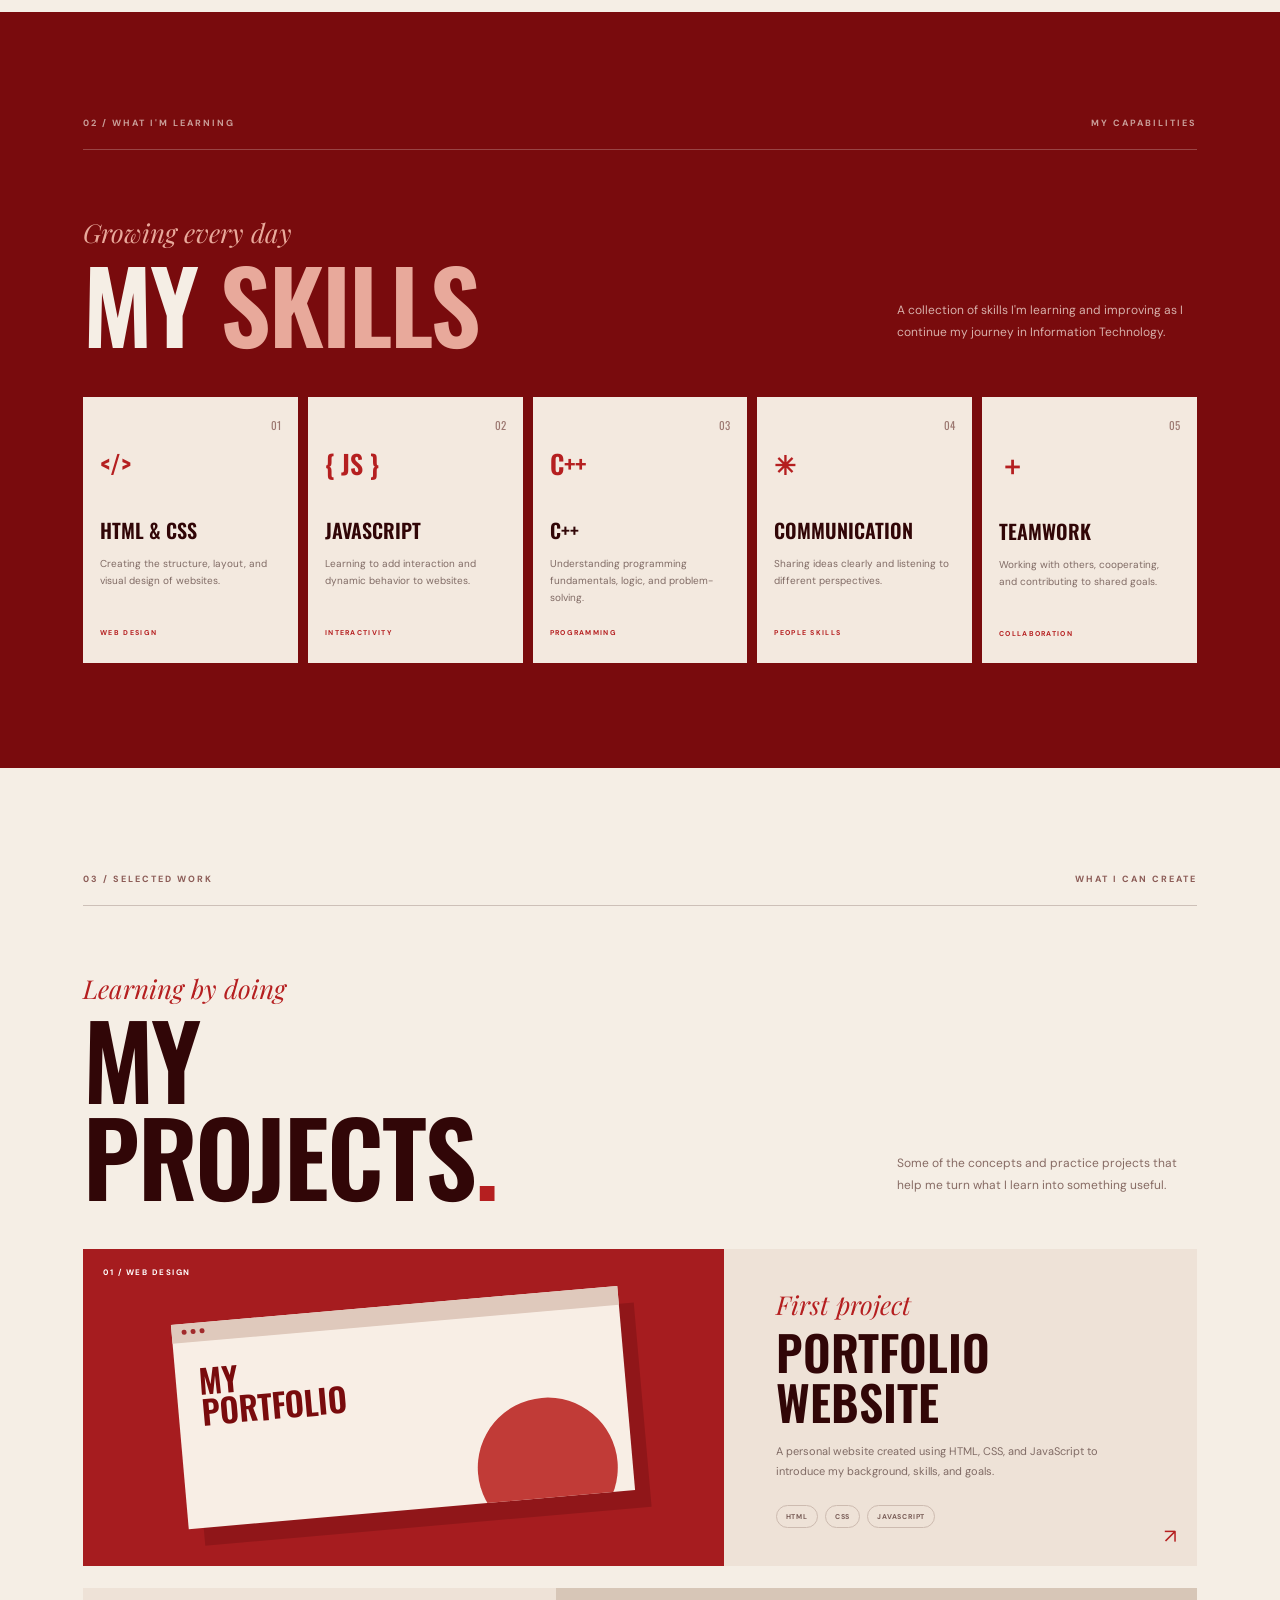
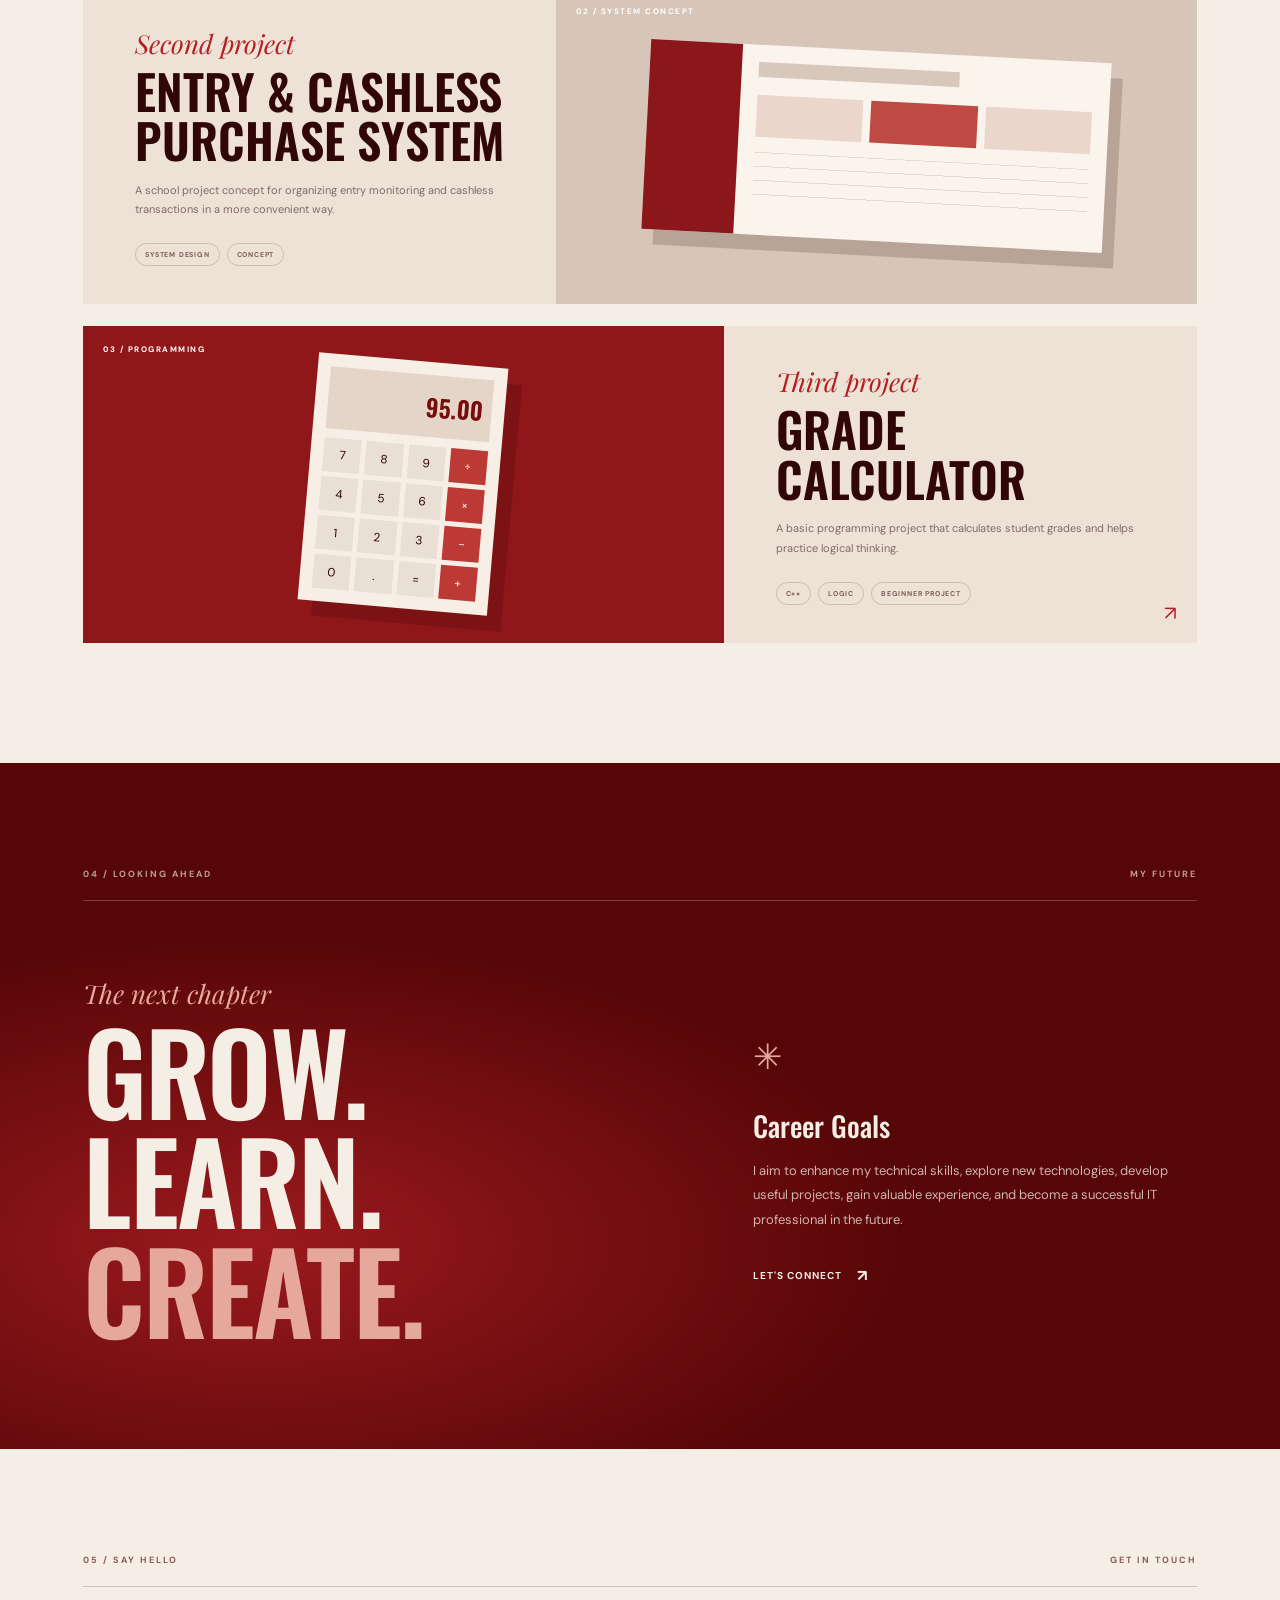
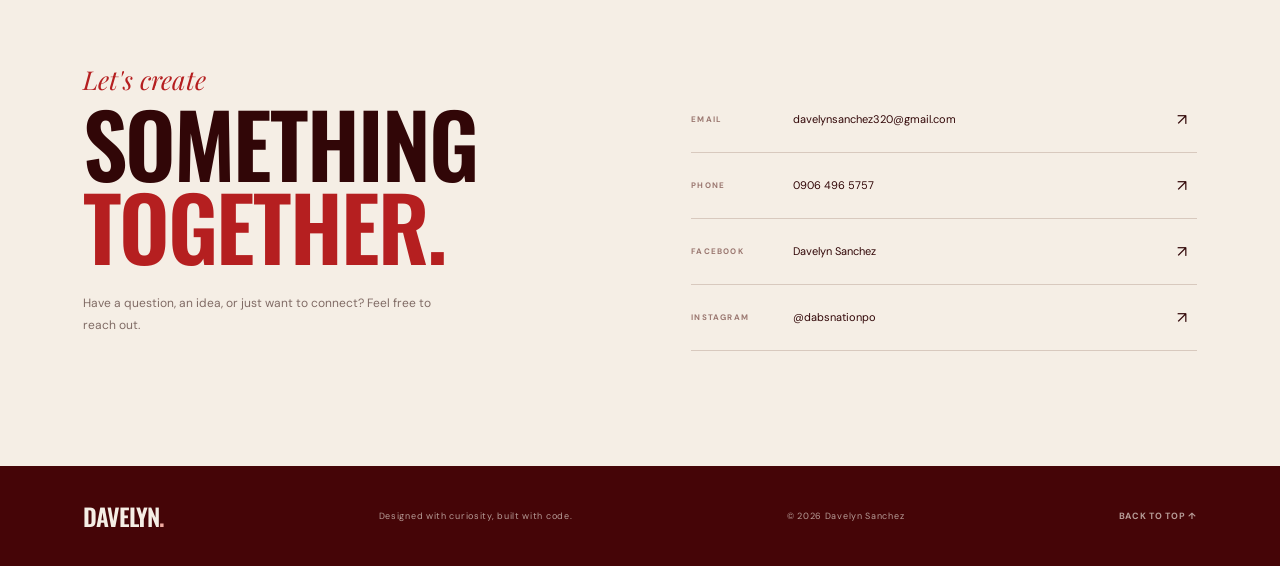
==== commit f67e93e3: "Add files via upload" ====
--- a/index (3).html
+++ b/index (3).html
@@ -130,7 +130,7 @@
                     <a href="tel:09064956757" class="contact-row"><span class="contact-label">PHONE</span><span>0906 496 5757</span><b>↗</b></a>
                     <a href="https://www.facebook.com/" target="_blank" rel="noopener noreferrer" class="contact-row"><span class="contact-label">FACEBOOK</span><span>Davelyn Sanchez</span><b>↗</b></a>
                     <a href="https://www.instagram.com/dabsnationpo/" target="_blank" rel="noopener noreferrer" class="contact-row"><span class="contact-label">INSTAGRAM</span><span>@dabsnationpo</span><b>↗</b></a>
-                    <p class="contact-note">For social profiles, update the links above with your exact profile URLs if needed.</p>
+                    
                 </div>
             </div>
         </section>
